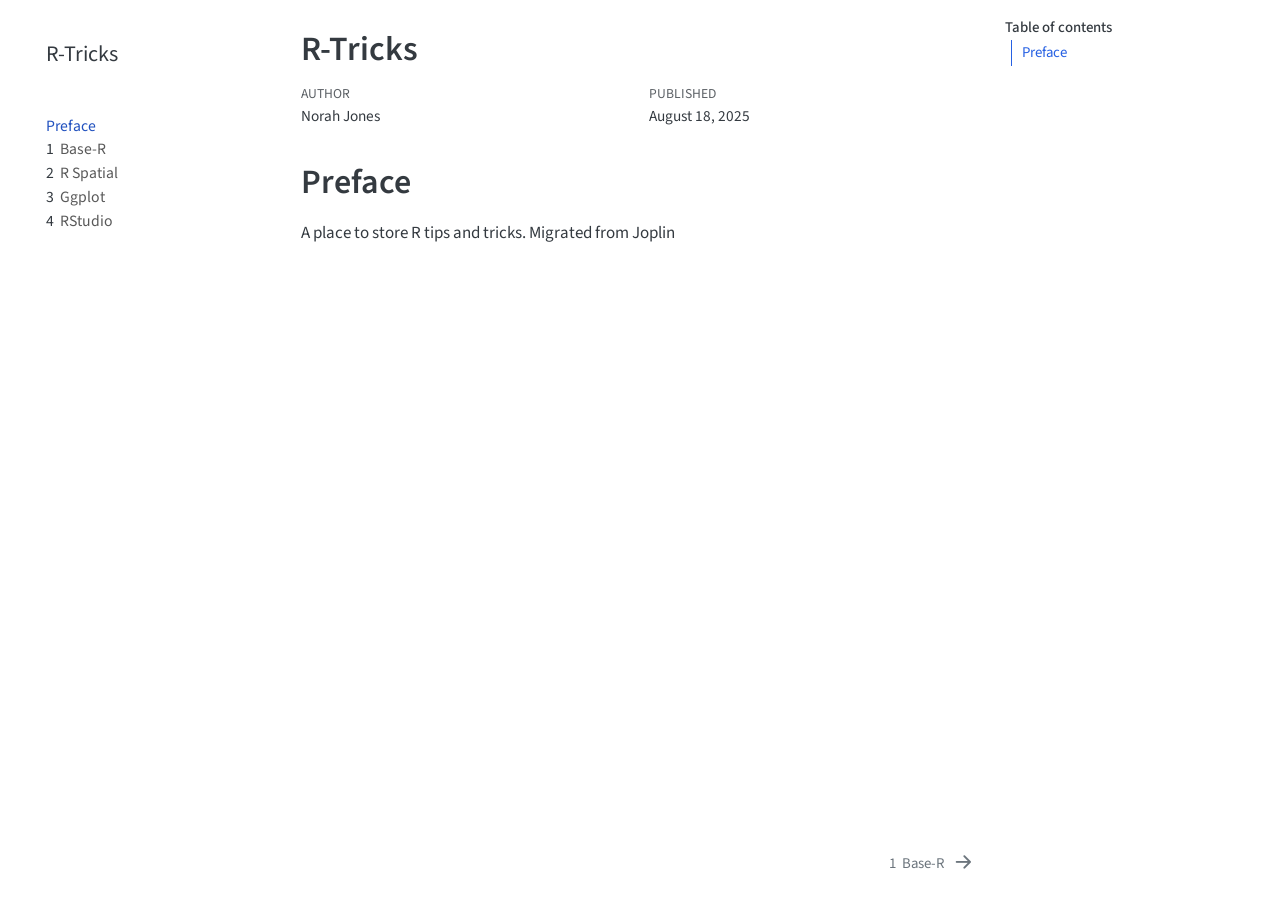
==== index.html @ 5c8f9f9a "Built site for gh-pages" ====
<!DOCTYPE html>
<html xmlns="http://www.w3.org/1999/xhtml" lang="en" xml:lang="en"><head>

<meta charset="utf-8">
<meta name="generator" content="quarto-1.8.19">

<meta name="viewport" content="width=device-width, initial-scale=1.0, user-scalable=yes">

<meta name="author" content="Norah Jones">
<meta name="dcterms.date" content="2025-08-18">

<title>R-Tricks</title>
<style>
code{white-space: pre-wrap;}
span.smallcaps{font-variant: small-caps;}
div.columns{display: flex; gap: min(4vw, 1.5em);}
div.column{flex: auto; overflow-x: auto;}
div.hanging-indent{margin-left: 1.5em; text-indent: -1.5em;}
ul.task-list{list-style: none;}
ul.task-list li input[type="checkbox"] {
  width: 0.8em;
  margin: 0 0.8em 0.2em -1em; /* quarto-specific, see https://github.com/quarto-dev/quarto-cli/issues/4556 */ 
  vertical-align: middle;
}
</style>


<script src="site_libs/quarto-nav/quarto-nav.js"></script>
<script src="site_libs/quarto-nav/headroom.min.js"></script>
<script src="site_libs/clipboard/clipboard.min.js"></script>
<script src="site_libs/quarto-search/autocomplete.umd.js"></script>
<script src="site_libs/quarto-search/fuse.min.js"></script>
<script src="site_libs/quarto-search/quarto-search.js"></script>
<meta name="quarto:offset" content="./">
<link href="./base-R.html" rel="next">
<script src="site_libs/quarto-html/quarto.js" type="module"></script>
<script src="site_libs/quarto-html/tabsets/tabsets.js" type="module"></script>
<script src="site_libs/quarto-html/axe/axe-check.js" type="module"></script>
<script src="site_libs/quarto-html/popper.min.js"></script>
<script src="site_libs/quarto-html/tippy.umd.min.js"></script>
<script src="site_libs/quarto-html/anchor.min.js"></script>
<link href="site_libs/quarto-html/tippy.css" rel="stylesheet">
<link href="site_libs/quarto-html/quarto-syntax-highlighting-46eeb4c476de49ef7df495821a6125d9.css" rel="stylesheet" id="quarto-text-highlighting-styles">
<script src="site_libs/bootstrap/bootstrap.min.js"></script>
<link href="site_libs/bootstrap/bootstrap-icons.css" rel="stylesheet">
<link href="site_libs/bootstrap/bootstrap-d9c77dfe7a0221f9a51a4f8aebee4486.min.css" rel="stylesheet" append-hash="true" id="quarto-bootstrap" data-mode="light">
<script id="quarto-search-options" type="application/json">{
  "location": "sidebar",
  "copy-button": false,
  "collapse-after": 3,
  "panel-placement": "start",
  "type": "textbox",
  "limit": 50,
  "keyboard-shortcut": [
    "f",
    "/",
    "s"
  ],
  "show-item-context": false,
  "language": {
    "search-no-results-text": "No results",
    "search-matching-documents-text": "matching documents",
    "search-copy-link-title": "Copy link to search",
    "search-hide-matches-text": "Hide additional matches",
    "search-more-match-text": "more match in this document",
    "search-more-matches-text": "more matches in this document",
    "search-clear-button-title": "Clear",
    "search-text-placeholder": "",
    "search-detached-cancel-button-title": "Cancel",
    "search-submit-button-title": "Submit",
    "search-label": "Search"
  }
}</script>


</head>

<body class="nav-sidebar floating quarto-light">

<div id="quarto-search-results"></div>
  <header id="quarto-header" class="headroom fixed-top">
  <nav class="quarto-secondary-nav">
    <div class="container-fluid d-flex">
      <button type="button" class="quarto-btn-toggle btn" data-bs-toggle="collapse" role="button" data-bs-target=".quarto-sidebar-collapse-item" aria-controls="quarto-sidebar" aria-expanded="false" aria-label="Toggle sidebar navigation" onclick="if (window.quartoToggleHeadroom) { window.quartoToggleHeadroom(); }">
        <i class="bi bi-layout-text-sidebar-reverse"></i>
      </button>
        <nav class="quarto-page-breadcrumbs" aria-label="breadcrumb"><ol class="breadcrumb"><li class="breadcrumb-item"><a href="./index.html">Preface</a></li></ol></nav>
        <a class="flex-grow-1" role="navigation" data-bs-toggle="collapse" data-bs-target=".quarto-sidebar-collapse-item" aria-controls="quarto-sidebar" aria-expanded="false" aria-label="Toggle sidebar navigation" onclick="if (window.quartoToggleHeadroom) { window.quartoToggleHeadroom(); }">      
        </a>
      <button type="button" class="btn quarto-search-button" aria-label="Search" onclick="window.quartoOpenSearch();">
        <i class="bi bi-search"></i>
      </button>
    </div>
  </nav>
</header>
<!-- content -->
<div id="quarto-content" class="quarto-container page-columns page-rows-contents page-layout-article">
<!-- sidebar -->
  <nav id="quarto-sidebar" class="sidebar collapse collapse-horizontal quarto-sidebar-collapse-item sidebar-navigation floating overflow-auto">
    <div class="pt-lg-2 mt-2 text-left sidebar-header sidebar-header-stacked">
      <a href="./index.html" class="sidebar-logo-link">
      </a>
    <div class="sidebar-title mb-0 py-0">
      <a href="./">R-Tricks</a> 
    </div>
      </div>
        <div class="mt-2 flex-shrink-0 align-items-center">
        <div class="sidebar-search">
        <div id="quarto-search" class="" title="Search"></div>
        </div>
        </div>
    <div class="sidebar-menu-container"> 
    <ul class="list-unstyled mt-1">
        <li class="sidebar-item">
  <div class="sidebar-item-container"> 
  <a href="./index.html" class="sidebar-item-text sidebar-link active">
 <span class="menu-text">Preface</span></a>
  </div>
</li>
        <li class="sidebar-item">
  <div class="sidebar-item-container"> 
  <a href="./base-R.html" class="sidebar-item-text sidebar-link">
 <span class="menu-text"><span class="chapter-number">1</span>&nbsp; <span class="chapter-title">Base-R</span></span></a>
  </div>
</li>
        <li class="sidebar-item">
  <div class="sidebar-item-container"> 
  <a href="./r-spatial.html" class="sidebar-item-text sidebar-link">
 <span class="menu-text"><span class="chapter-number">2</span>&nbsp; <span class="chapter-title">R Spatial</span></span></a>
  </div>
</li>
        <li class="sidebar-item">
  <div class="sidebar-item-container"> 
  <a href="./ggplot.html" class="sidebar-item-text sidebar-link">
 <span class="menu-text"><span class="chapter-number">3</span>&nbsp; <span class="chapter-title">Ggplot</span></span></a>
  </div>
</li>
        <li class="sidebar-item">
  <div class="sidebar-item-container"> 
  <a href="./rstudio.html" class="sidebar-item-text sidebar-link">
 <span class="menu-text"><span class="chapter-number">4</span>&nbsp; <span class="chapter-title">RStudio</span></span></a>
  </div>
</li>
    </ul>
    </div>
</nav>
<div id="quarto-sidebar-glass" class="quarto-sidebar-collapse-item" data-bs-toggle="collapse" data-bs-target=".quarto-sidebar-collapse-item"></div>
<!-- margin-sidebar -->
    <div id="quarto-margin-sidebar" class="sidebar margin-sidebar">
        <nav id="TOC" role="doc-toc" class="toc-active">
    <h2 id="toc-title">Table of contents</h2>
   
  <ul>
  <li><a href="#preface" id="toc-preface" class="nav-link active" data-scroll-target="#preface">Preface</a></li>
  </ul>
</nav>
    </div>
<!-- main -->
<main class="content" id="quarto-document-content">

<header id="title-block-header" class="quarto-title-block default">
<div class="quarto-title">
<h1 class="title">R-Tricks</h1>
</div>



<div class="quarto-title-meta">

    <div>
    <div class="quarto-title-meta-heading">Author</div>
    <div class="quarto-title-meta-contents">
             <p>Norah Jones </p>
          </div>
  </div>
    
    <div>
    <div class="quarto-title-meta-heading">Published</div>
    <div class="quarto-title-meta-contents">
      <p class="date">August 18, 2025</p>
    </div>
  </div>
  
    
  </div>
  


</header>


<section id="preface" class="level1 unnumbered">
<h1 class="unnumbered">Preface</h1>
<p>A place to store R tips and tricks. Migrated from Joplin</p>


</section>

</main> <!-- /main -->
<script id="quarto-html-after-body" type="application/javascript">
  window.document.addEventListener("DOMContentLoaded", function (event) {
    const icon = "";
    const anchorJS = new window.AnchorJS();
    anchorJS.options = {
      placement: 'right',
      icon: icon
    };
    anchorJS.add('.anchored');
    const isCodeAnnotation = (el) => {
      for (const clz of el.classList) {
        if (clz.startsWith('code-annotation-')) {                     
          return true;
        }
      }
      return false;
    }
    const onCopySuccess = function(e) {
      // button target
      const button = e.trigger;
      // don't keep focus
      button.blur();
      // flash "checked"
      button.classList.add('code-copy-button-checked');
      var currentTitle = button.getAttribute("title");
      button.setAttribute("title", "Copied!");
      let tooltip;
      if (window.bootstrap) {
        button.setAttribute("data-bs-toggle", "tooltip");
        button.setAttribute("data-bs-placement", "left");
        button.setAttribute("data-bs-title", "Copied!");
        tooltip = new bootstrap.Tooltip(button, 
          { trigger: "manual", 
            customClass: "code-copy-button-tooltip",
            offset: [0, -8]});
        tooltip.show();    
      }
      setTimeout(function() {
        if (tooltip) {
          tooltip.hide();
          button.removeAttribute("data-bs-title");
          button.removeAttribute("data-bs-toggle");
          button.removeAttribute("data-bs-placement");
        }
        button.setAttribute("title", currentTitle);
        button.classList.remove('code-copy-button-checked');
      }, 1000);
      // clear code selection
      e.clearSelection();
    }
    const getTextToCopy = function(trigger) {
        const codeEl = trigger.previousElementSibling.cloneNode(true);
        for (const childEl of codeEl.children) {
          if (isCodeAnnotation(childEl)) {
            childEl.remove();
          }
        }
        return codeEl.innerText;
    }
    const clipboard = new window.ClipboardJS('.code-copy-button:not([data-in-quarto-modal])', {
      text: getTextToCopy
    });
    clipboard.on('success', onCopySuccess);
    if (window.document.getElementById('quarto-embedded-source-code-modal')) {
      const clipboardModal = new window.ClipboardJS('.code-copy-button[data-in-quarto-modal]', {
        text: getTextToCopy,
        container: window.document.getElementById('quarto-embedded-source-code-modal')
      });
      clipboardModal.on('success', onCopySuccess);
    }
      var localhostRegex = new RegExp(/^(?:http|https):\/\/localhost\:?[0-9]*\//);
      var mailtoRegex = new RegExp(/^mailto:/);
        var filterRegex = new RegExp('/' + window.location.host + '/');
      var isInternal = (href) => {
          return filterRegex.test(href) || localhostRegex.test(href) || mailtoRegex.test(href);
      }
      // Inspect non-navigation links and adorn them if external
     var links = window.document.querySelectorAll('a[href]:not(.nav-link):not(.navbar-brand):not(.toc-action):not(.sidebar-link):not(.sidebar-item-toggle):not(.pagination-link):not(.no-external):not([aria-hidden]):not(.dropdown-item):not(.quarto-navigation-tool):not(.about-link)');
      for (var i=0; i<links.length; i++) {
        const link = links[i];
        if (!isInternal(link.href)) {
          // undo the damage that might have been done by quarto-nav.js in the case of
          // links that we want to consider external
          if (link.dataset.originalHref !== undefined) {
            link.href = link.dataset.originalHref;
          }
        }
      }
    function tippyHover(el, contentFn, onTriggerFn, onUntriggerFn) {
      const config = {
        allowHTML: true,
        maxWidth: 500,
        delay: 100,
        arrow: false,
        appendTo: function(el) {
            return el.parentElement;
        },
        interactive: true,
        interactiveBorder: 10,
        theme: 'quarto',
        placement: 'bottom-start',
      };
      if (contentFn) {
        config.content = contentFn;
      }
      if (onTriggerFn) {
        config.onTrigger = onTriggerFn;
      }
      if (onUntriggerFn) {
        config.onUntrigger = onUntriggerFn;
      }
      window.tippy(el, config); 
    }
    const noterefs = window.document.querySelectorAll('a[role="doc-noteref"]');
    for (var i=0; i<noterefs.length; i++) {
      const ref = noterefs[i];
      tippyHover(ref, function() {
        // use id or data attribute instead here
        let href = ref.getAttribute('data-footnote-href') || ref.getAttribute('href');
        try { href = new URL(href).hash; } catch {}
        const id = href.replace(/^#\/?/, "");
        const note = window.document.getElementById(id);
        if (note) {
          return note.innerHTML;
        } else {
          return "";
        }
      });
    }
    const xrefs = window.document.querySelectorAll('a.quarto-xref');
    const processXRef = (id, note) => {
      // Strip column container classes
      const stripColumnClz = (el) => {
        el.classList.remove("page-full", "page-columns");
        if (el.children) {
          for (const child of el.children) {
            stripColumnClz(child);
          }
        }
      }
      stripColumnClz(note)
      if (id === null || id.startsWith('sec-')) {
        // Special case sections, only their first couple elements
        const container = document.createElement("div");
        if (note.children && note.children.length > 2) {
          container.appendChild(note.children[0].cloneNode(true));
          for (let i = 1; i < note.children.length; i++) {
            const child = note.children[i];
            if (child.tagName === "P" && child.innerText === "") {
              continue;
            } else {
              container.appendChild(child.cloneNode(true));
              break;
            }
          }
          if (window.Quarto?.typesetMath) {
            window.Quarto.typesetMath(container);
          }
          return container.innerHTML
        } else {
          if (window.Quarto?.typesetMath) {
            window.Quarto.typesetMath(note);
          }
          return note.innerHTML;
        }
      } else {
        // Remove any anchor links if they are present
        const anchorLink = note.querySelector('a.anchorjs-link');
        if (anchorLink) {
          anchorLink.remove();
        }
        if (window.Quarto?.typesetMath) {
          window.Quarto.typesetMath(note);
        }
        if (note.classList.contains("callout")) {
          return note.outerHTML;
        } else {
          return note.innerHTML;
        }
      }
    }
    for (var i=0; i<xrefs.length; i++) {
      const xref = xrefs[i];
      tippyHover(xref, undefined, function(instance) {
        instance.disable();
        let url = xref.getAttribute('href');
        let hash = undefined; 
        if (url.startsWith('#')) {
          hash = url;
        } else {
          try { hash = new URL(url).hash; } catch {}
        }
        if (hash) {
          const id = hash.replace(/^#\/?/, "");
          const note = window.document.getElementById(id);
          if (note !== null) {
            try {
              const html = processXRef(id, note.cloneNode(true));
              instance.setContent(html);
            } finally {
              instance.enable();
              instance.show();
            }
          } else {
            // See if we can fetch this
            fetch(url.split('#')[0])
            .then(res => res.text())
            .then(html => {
              const parser = new DOMParser();
              const htmlDoc = parser.parseFromString(html, "text/html");
              const note = htmlDoc.getElementById(id);
              if (note !== null) {
                const html = processXRef(id, note);
                instance.setContent(html);
              } 
            }).finally(() => {
              instance.enable();
              instance.show();
            });
          }
        } else {
          // See if we can fetch a full url (with no hash to target)
          // This is a special case and we should probably do some content thinning / targeting
          fetch(url)
          .then(res => res.text())
          .then(html => {
            const parser = new DOMParser();
            const htmlDoc = parser.parseFromString(html, "text/html");
            const note = htmlDoc.querySelector('main.content');
            if (note !== null) {
              // This should only happen for chapter cross references
              // (since there is no id in the URL)
              // remove the first header
              if (note.children.length > 0 && note.children[0].tagName === "HEADER") {
                note.children[0].remove();
              }
              const html = processXRef(null, note);
              instance.setContent(html);
            } 
          }).finally(() => {
            instance.enable();
            instance.show();
          });
        }
      }, function(instance) {
      });
    }
        let selectedAnnoteEl;
        const selectorForAnnotation = ( cell, annotation) => {
          let cellAttr = 'data-code-cell="' + cell + '"';
          let lineAttr = 'data-code-annotation="' +  annotation + '"';
          const selector = 'span[' + cellAttr + '][' + lineAttr + ']';
          return selector;
        }
        const selectCodeLines = (annoteEl) => {
          const doc = window.document;
          const targetCell = annoteEl.getAttribute("data-target-cell");
          const targetAnnotation = annoteEl.getAttribute("data-target-annotation");
          const annoteSpan = window.document.querySelector(selectorForAnnotation(targetCell, targetAnnotation));
          const lines = annoteSpan.getAttribute("data-code-lines").split(",");
          const lineIds = lines.map((line) => {
            return targetCell + "-" + line;
          })
          let top = null;
          let height = null;
          let parent = null;
          if (lineIds.length > 0) {
              //compute the position of the single el (top and bottom and make a div)
              const el = window.document.getElementById(lineIds[0]);
              top = el.offsetTop;
              height = el.offsetHeight;
              parent = el.parentElement.parentElement;
            if (lineIds.length > 1) {
              const lastEl = window.document.getElementById(lineIds[lineIds.length - 1]);
              const bottom = lastEl.offsetTop + lastEl.offsetHeight;
              height = bottom - top;
            }
            if (top !== null && height !== null && parent !== null) {
              // cook up a div (if necessary) and position it 
              let div = window.document.getElementById("code-annotation-line-highlight");
              if (div === null) {
                div = window.document.createElement("div");
                div.setAttribute("id", "code-annotation-line-highlight");
                div.style.position = 'absolute';
                parent.appendChild(div);
              }
              div.style.top = top - 2 + "px";
              div.style.height = height + 4 + "px";
              div.style.left = 0;
              let gutterDiv = window.document.getElementById("code-annotation-line-highlight-gutter");
              if (gutterDiv === null) {
                gutterDiv = window.document.createElement("div");
                gutterDiv.setAttribute("id", "code-annotation-line-highlight-gutter");
                gutterDiv.style.position = 'absolute';
                const codeCell = window.document.getElementById(targetCell);
                const gutter = codeCell.querySelector('.code-annotation-gutter');
                gutter.appendChild(gutterDiv);
              }
              gutterDiv.style.top = top - 2 + "px";
              gutterDiv.style.height = height + 4 + "px";
            }
            selectedAnnoteEl = annoteEl;
          }
        };
        const unselectCodeLines = () => {
          const elementsIds = ["code-annotation-line-highlight", "code-annotation-line-highlight-gutter"];
          elementsIds.forEach((elId) => {
            const div = window.document.getElementById(elId);
            if (div) {
              div.remove();
            }
          });
          selectedAnnoteEl = undefined;
        };
          // Handle positioning of the toggle
      window.addEventListener(
        "resize",
        throttle(() => {
          elRect = undefined;
          if (selectedAnnoteEl) {
            selectCodeLines(selectedAnnoteEl);
          }
        }, 10)
      );
      function throttle(fn, ms) {
      let throttle = false;
      let timer;
        return (...args) => {
          if(!throttle) { // first call gets through
              fn.apply(this, args);
              throttle = true;
          } else { // all the others get throttled
              if(timer) clearTimeout(timer); // cancel #2
              timer = setTimeout(() => {
                fn.apply(this, args);
                timer = throttle = false;
              }, ms);
          }
        };
      }
        // Attach click handler to the DT
        const annoteDls = window.document.querySelectorAll('dt[data-target-cell]');
        for (const annoteDlNode of annoteDls) {
          annoteDlNode.addEventListener('click', (event) => {
            const clickedEl = event.target;
            if (clickedEl !== selectedAnnoteEl) {
              unselectCodeLines();
              const activeEl = window.document.querySelector('dt[data-target-cell].code-annotation-active');
              if (activeEl) {
                activeEl.classList.remove('code-annotation-active');
              }
              selectCodeLines(clickedEl);
              clickedEl.classList.add('code-annotation-active');
            } else {
              // Unselect the line
              unselectCodeLines();
              clickedEl.classList.remove('code-annotation-active');
            }
          });
        }
    const findCites = (el) => {
      const parentEl = el.parentElement;
      if (parentEl) {
        const cites = parentEl.dataset.cites;
        if (cites) {
          return {
            el,
            cites: cites.split(' ')
          };
        } else {
          return findCites(el.parentElement)
        }
      } else {
        return undefined;
      }
    };
    var bibliorefs = window.document.querySelectorAll('a[role="doc-biblioref"]');
    for (var i=0; i<bibliorefs.length; i++) {
      const ref = bibliorefs[i];
      const citeInfo = findCites(ref);
      if (citeInfo) {
        tippyHover(citeInfo.el, function() {
          var popup = window.document.createElement('div');
          citeInfo.cites.forEach(function(cite) {
            var citeDiv = window.document.createElement('div');
            citeDiv.classList.add('hanging-indent');
            citeDiv.classList.add('csl-entry');
            var biblioDiv = window.document.getElementById('ref-' + cite);
            if (biblioDiv) {
              citeDiv.innerHTML = biblioDiv.innerHTML;
            }
            popup.appendChild(citeDiv);
          });
          return popup.innerHTML;
        });
      }
    }
  });
  </script>
<nav class="page-navigation">
  <div class="nav-page nav-page-previous">
  </div>
  <div class="nav-page nav-page-next">
      <a href="./base-R.html" class="pagination-link" aria-label="Base-R">
        <span class="nav-page-text"><span class="chapter-number">1</span>&nbsp; <span class="chapter-title">Base-R</span></span> <i class="bi bi-arrow-right-short"></i>
      </a>
  </div>
</nav>
</div> <!-- /content -->




</body></html>
---- site_libs/quarto-html/tippy.css ----
.tippy-box[data-animation=fade][data-state=hidden]{opacity:0}[data-tippy-root]{max-width:calc(100vw - 10px)}.tippy-box{position:relative;background-color:#333;color:#fff;border-radius:4px;font-size:14px;line-height:1.4;white-space:normal;outline:0;transition-property:transform,visibility,opacity}.tippy-box[data-placement^=top]>.tippy-arrow{bottom:0}.tippy-box[data-placement^=top]>.tippy-arrow:before{bottom:-7px;left:0;border-width:8px 8px 0;border-top-color:initial;transform-origin:center top}.tippy-box[data-placement^=bottom]>.tippy-arrow{top:0}.tippy-box[data-placement^=bottom]>.tippy-arrow:before{top:-7px;left:0;border-width:0 8px 8px;border-bottom-color:initial;transform-origin:center bottom}.tippy-box[data-placement^=left]>.tippy-arrow{right:0}.tippy-box[data-placement^=left]>.tippy-arrow:before{border-width:8px 0 8px 8px;border-left-color:initial;right:-7px;transform-origin:center left}.tippy-box[data-placement^=right]>.tippy-arrow{left:0}.tippy-box[data-placement^=right]>.tippy-arrow:before{left:-7px;border-width:8px 8px 8px 0;border-right-color:initial;transform-origin:center right}.tippy-box[data-inertia][data-state=visible]{transition-timing-function:cubic-bezier(.54,1.5,.38,1.11)}.tippy-arrow{width:16px;height:16px;color:#333}.tippy-arrow:before{content:"";position:absolute;border-color:transparent;border-style:solid}.tippy-content{position:relative;padding:5px 9px;z-index:1}
---- site_libs/quarto-html/quarto-syntax-highlighting-46eeb4c476de49ef7df495821a6125d9.css ----
/* quarto syntax highlight colors */
:root {
  --quarto-hl-ot-color: #003B4F;
  --quarto-hl-at-color: #657422;
  --quarto-hl-ss-color: #20794D;
  --quarto-hl-an-color: #5E5E5E;
  --quarto-hl-fu-color: #4758AB;
  --quarto-hl-st-color: #20794D;
  --quarto-hl-cf-color: #003B4F;
  --quarto-hl-op-color: #5E5E5E;
  --quarto-hl-er-color: #AD0000;
  --quarto-hl-bn-color: #AD0000;
  --quarto-hl-al-color: #AD0000;
  --quarto-hl-va-color: #111111;
  --quarto-hl-bu-color: inherit;
  --quarto-hl-ex-color: inherit;
  --quarto-hl-pp-color: #AD0000;
  --quarto-hl-in-color: #5E5E5E;
  --quarto-hl-vs-color: #20794D;
  --quarto-hl-wa-color: #5E5E5E;
  --quarto-hl-do-color: #5E5E5E;
  --quarto-hl-im-color: #00769E;
  --quarto-hl-ch-color: #20794D;
  --quarto-hl-dt-color: #AD0000;
  --quarto-hl-fl-color: #AD0000;
  --quarto-hl-co-color: #5E5E5E;
  --quarto-hl-cv-color: #5E5E5E;
  --quarto-hl-cn-color: #8f5902;
  --quarto-hl-sc-color: #5E5E5E;
  --quarto-hl-dv-color: #AD0000;
  --quarto-hl-kw-color: #003B4F;
}

/* other quarto variables */
:root {
  --quarto-font-monospace: SFMono-Regular, Menlo, Monaco, Consolas, "Liberation Mono", "Courier New", monospace;
}

/* syntax highlight based on Pandoc's rules */
pre > code.sourceCode > span {
  color: #003B4F;
}

code.sourceCode > span {
  color: #003B4F;
}

div.sourceCode,
div.sourceCode pre.sourceCode {
  color: #003B4F;
}

/* Normal */
code span {
  color: #003B4F;
}

/* Alert */
code span.al {
  color: #AD0000;
  font-style: inherit;
}

/* Annotation */
code span.an {
  color: #5E5E5E;
  font-style: inherit;
}

/* Attribute */
code span.at {
  color: #657422;
  font-style: inherit;
}

/* BaseN */
code span.bn {
  color: #AD0000;
  font-style: inherit;
}

/* BuiltIn */
code span.bu {
  font-style: inherit;
}

/* ControlFlow */
code span.cf {
  color: #003B4F;
  font-weight: bold;
  font-style: inherit;
}

/* Char */
code span.ch {
  color: #20794D;
  font-style: inherit;
}

/* Constant */
code span.cn {
  color: #8f5902;
  font-style: inherit;
}

/* Comment */
code span.co {
  color: #5E5E5E;
  font-style: inherit;
}

/* CommentVar */
code span.cv {
  color: #5E5E5E;
  font-style: italic;
}

/* Documentation */
code span.do {
  color: #5E5E5E;
  font-style: italic;
}

/* DataType */
code span.dt {
  color: #AD0000;
  font-style: inherit;
}

/* DecVal */
code span.dv {
  color: #AD0000;
  font-style: inherit;
}

/* Error */
code span.er {
  color: #AD0000;
  font-style: inherit;
}

/* Extension */
code span.ex {
  font-style: inherit;
}

/* Float */
code span.fl {
  color: #AD0000;
  font-style: inherit;
}

/* Function */
code span.fu {
  color: #4758AB;
  font-style: inherit;
}

/* Import */
code span.im {
  color: #00769E;
  font-style: inherit;
}

/* Information */
code span.in {
  color: #5E5E5E;
  font-style: inherit;
}

/* Keyword */
code span.kw {
  color: #003B4F;
  font-weight: bold;
  font-style: inherit;
}

/* Operator */
code span.op {
  color: #5E5E5E;
  font-style: inherit;
}

/* Other */
code span.ot {
  color: #003B4F;
  font-style: inherit;
}

/* Preprocessor */
code span.pp {
  color: #AD0000;
  font-style: inherit;
}

/* SpecialChar */
code span.sc {
  color: #5E5E5E;
  font-style: inherit;
}

/* SpecialString */
code span.ss {
  color: #20794D;
  font-style: inherit;
}

/* String */
code span.st {
  color: #20794D;
  font-style: inherit;
}

/* Variable */
code span.va {
  color: #111111;
  font-style: inherit;
}

/* VerbatimString */
code span.vs {
  color: #20794D;
  font-style: inherit;
}

/* Warning */
code span.wa {
  color: #5E5E5E;
  font-style: italic;
}

.prevent-inlining {
  content: "</";
}

/*# sourceMappingURL=2c4ccaf541d956e5568ee3aa120e1d18.css.map */
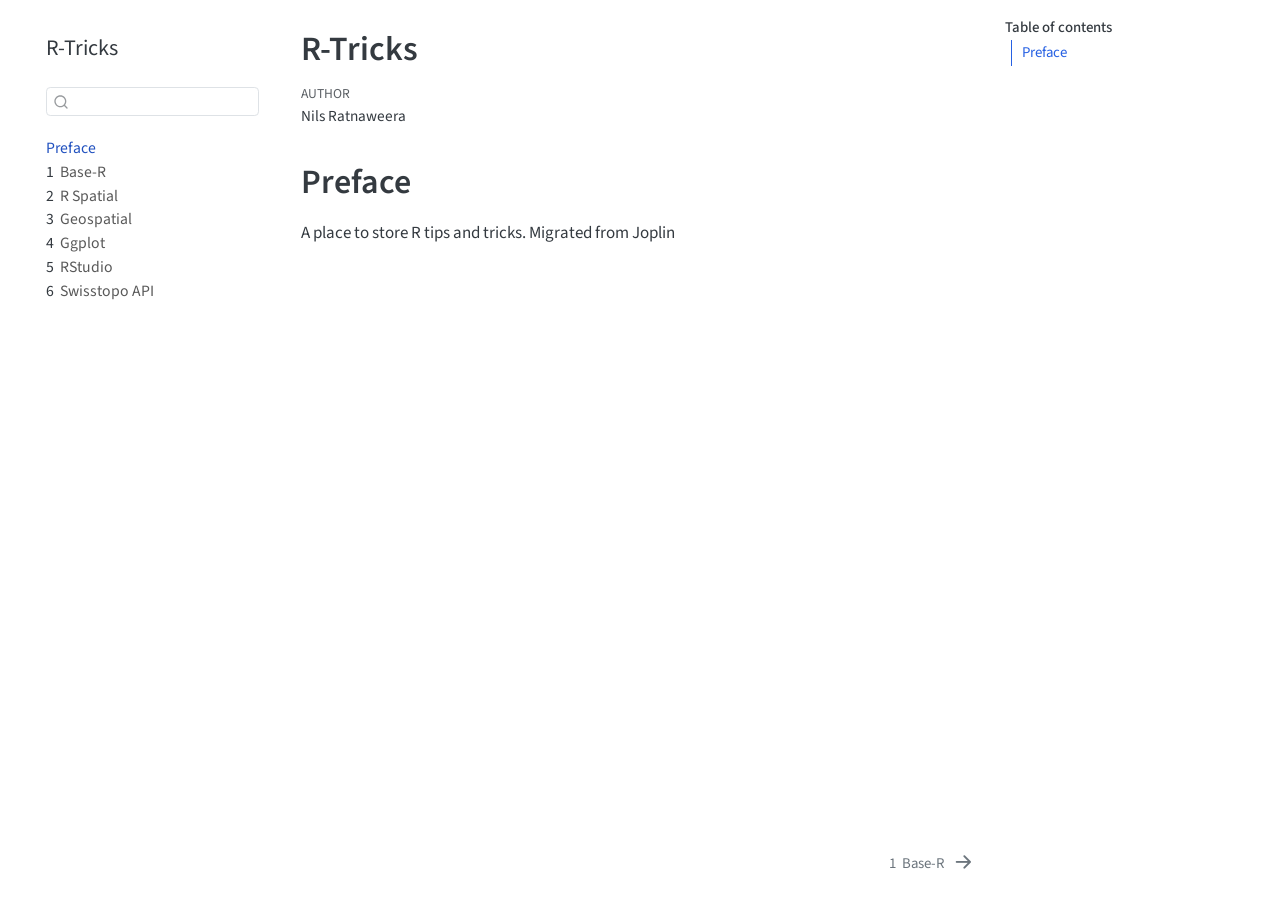
==== commit 2375c623: "Built site for gh-pages" ====
--- a/index.html
+++ b/index.html
@@ -2,12 +2,11 @@
 <html xmlns="http://www.w3.org/1999/xhtml" lang="en" xml:lang="en"><head>
 
 <meta charset="utf-8">
-<meta name="generator" content="quarto-1.8.19">
+<meta name="generator" content="quarto-1.9.11">
 
 <meta name="viewport" content="width=device-width, initial-scale=1.0, user-scalable=yes">
 
-<meta name="author" content="Norah Jones">
-<meta name="dcterms.date" content="2025-08-18">
+<meta name="author" content="Nils Ratnaweera">
 
 <title>R-Tricks</title>
 <style>
@@ -40,10 +39,10 @@
 <script src="site_libs/quarto-html/tippy.umd.min.js"></script>
 <script src="site_libs/quarto-html/anchor.min.js"></script>
 <link href="site_libs/quarto-html/tippy.css" rel="stylesheet">
-<link href="site_libs/quarto-html/quarto-syntax-highlighting-46eeb4c476de49ef7df495821a6125d9.css" rel="stylesheet" id="quarto-text-highlighting-styles">
+<link href="site_libs/quarto-html/quarto-syntax-highlighting-a5dfee7ccc7f20503a6465e15a2cff9c.css" rel="stylesheet" id="quarto-text-highlighting-styles">
 <script src="site_libs/bootstrap/bootstrap.min.js"></script>
 <link href="site_libs/bootstrap/bootstrap-icons.css" rel="stylesheet">
-<link href="site_libs/bootstrap/bootstrap-d9c77dfe7a0221f9a51a4f8aebee4486.min.css" rel="stylesheet" append-hash="true" id="quarto-bootstrap" data-mode="light">
+<link href="site_libs/bootstrap/bootstrap-1b94657bcec7f050019a58791b04895b.min.css" rel="stylesheet" append-hash="true" id="quarto-bootstrap" data-mode="light">
 <script id="quarto-search-options" type="application/json">{
   "location": "sidebar",
   "copy-button": false,
@@ -97,9 +96,7 @@
 <div id="quarto-content" class="quarto-container page-columns page-rows-contents page-layout-article">
 <!-- sidebar -->
   <nav id="quarto-sidebar" class="sidebar collapse collapse-horizontal quarto-sidebar-collapse-item sidebar-navigation floating overflow-auto">
-    <div class="pt-lg-2 mt-2 text-left sidebar-header sidebar-header-stacked">
-      <a href="./index.html" class="sidebar-logo-link">
-      </a>
+    <div class="pt-lg-2 mt-2 text-left sidebar-header">
     <div class="sidebar-title mb-0 py-0">
       <a href="./">R-Tricks</a> 
     </div>
@@ -131,14 +128,26 @@
 </li>
         <li class="sidebar-item">
   <div class="sidebar-item-container"> 
+  <a href="./geospatial.html" class="sidebar-item-text sidebar-link">
+ <span class="menu-text"><span class="chapter-number">3</span>&nbsp; <span class="chapter-title">Geospatial</span></span></a>
+  </div>
+</li>
+        <li class="sidebar-item">
+  <div class="sidebar-item-container"> 
   <a href="./ggplot.html" class="sidebar-item-text sidebar-link">
- <span class="menu-text"><span class="chapter-number">3</span>&nbsp; <span class="chapter-title">Ggplot</span></span></a>
+ <span class="menu-text"><span class="chapter-number">4</span>&nbsp; <span class="chapter-title">Ggplot</span></span></a>
   </div>
 </li>
         <li class="sidebar-item">
   <div class="sidebar-item-container"> 
   <a href="./rstudio.html" class="sidebar-item-text sidebar-link">
- <span class="menu-text"><span class="chapter-number">4</span>&nbsp; <span class="chapter-title">RStudio</span></span></a>
+ <span class="menu-text"><span class="chapter-number">5</span>&nbsp; <span class="chapter-title">RStudio</span></span></a>
+  </div>
+</li>
+        <li class="sidebar-item">
+  <div class="sidebar-item-container"> 
+  <a href="./swisstopo-api.html" class="sidebar-item-text sidebar-link">
+ <span class="menu-text"><span class="chapter-number">6</span>&nbsp; <span class="chapter-title">Swisstopo API</span></span></a>
   </div>
 </li>
     </ul>
@@ -170,16 +179,10 @@
     <div>
     <div class="quarto-title-meta-heading">Author</div>
     <div class="quarto-title-meta-contents">
-             <p>Norah Jones </p>
+             <p>Nils Ratnaweera </p>
           </div>
   </div>
     
-    <div>
-    <div class="quarto-title-meta-heading">Published</div>
-    <div class="quarto-title-meta-contents">
-      <p class="date">August 18, 2025</p>
-    </div>
-  </div>
   
     
   </div>
@@ -248,13 +251,14 @@
       e.clearSelection();
     }
     const getTextToCopy = function(trigger) {
-        const codeEl = trigger.previousElementSibling.cloneNode(true);
-        for (const childEl of codeEl.children) {
-          if (isCodeAnnotation(childEl)) {
-            childEl.remove();
-          }
-        }
-        return codeEl.innerText;
+      const outerScaffold = trigger.parentElement.cloneNode(true);
+      const codeEl = outerScaffold.querySelector('code');
+      for (const childEl of codeEl.children) {
+        if (isCodeAnnotation(childEl)) {
+          childEl.remove();
+        }
+      }
+      return codeEl.innerText;
     }
     const clipboard = new window.ClipboardJS('.code-copy-button:not([data-in-quarto-modal])', {
       text: getTextToCopy
--- a/site_libs/quarto-html/quarto-syntax-highlighting-a5dfee7ccc7f20503a6465e15a2cff9c.css
+++ b/site_libs/quarto-html/quarto-syntax-highlighting-a5dfee7ccc7f20503a6465e15a2cff9c.css
@@ -0,0 +1,236 @@
+/* quarto syntax highlight colors */
+:root {
+  --quarto-hl-ot-color: #003B4F;
+  --quarto-hl-at-color: #657422;
+  --quarto-hl-ss-color: #20794D;
+  --quarto-hl-an-color: #5E5E5E;
+  --quarto-hl-fu-color: #4758AB;
+  --quarto-hl-st-color: #20794D;
+  --quarto-hl-cf-color: #003B4F;
+  --quarto-hl-op-color: #5E5E5E;
+  --quarto-hl-er-color: #AD0000;
+  --quarto-hl-bn-color: #AD0000;
+  --quarto-hl-al-color: #AD0000;
+  --quarto-hl-va-color: #111111;
+  --quarto-hl-bu-color: inherit;
+  --quarto-hl-ex-color: inherit;
+  --quarto-hl-pp-color: #AD0000;
+  --quarto-hl-in-color: #5E5E5E;
+  --quarto-hl-vs-color: #20794D;
+  --quarto-hl-wa-color: #5E5E5E;
+  --quarto-hl-do-color: #5E5E5E;
+  --quarto-hl-im-color: #00769E;
+  --quarto-hl-ch-color: #20794D;
+  --quarto-hl-dt-color: #AD0000;
+  --quarto-hl-fl-color: #AD0000;
+  --quarto-hl-co-color: #5E5E5E;
+  --quarto-hl-cv-color: #5E5E5E;
+  --quarto-hl-cn-color: #8f5902;
+  --quarto-hl-sc-color: #5E5E5E;
+  --quarto-hl-dv-color: #AD0000;
+  --quarto-hl-kw-color: #003B4F;
+}
+
+/* other quarto variables */
+:root {
+  --quarto-font-monospace: SFMono-Regular, Menlo, Monaco, Consolas, "Liberation Mono", "Courier New", monospace;
+}
+
+/* syntax highlight based on Pandoc's rules */
+pre > code.sourceCode > span {
+  color: #003B4F;
+}
+
+code.sourceCode > span {
+  color: #003B4F;
+}
+
+div.sourceCode,
+div.sourceCode pre.sourceCode {
+  color: #003B4F;
+}
+
+/* Normal */
+code span {
+  color: #003B4F;
+}
+
+/* Alert */
+code span.al {
+  color: #AD0000;
+  font-style: inherit;
+}
+
+/* Annotation */
+code span.an {
+  color: #5E5E5E;
+  font-style: inherit;
+}
+
+/* Attribute */
+code span.at {
+  color: #657422;
+  font-style: inherit;
+}
+
+/* BaseN */
+code span.bn {
+  color: #AD0000;
+  font-style: inherit;
+}
+
+/* BuiltIn */
+code span.bu {
+  font-style: inherit;
+}
+
+/* ControlFlow */
+code span.cf {
+  color: #003B4F;
+  font-weight: bold;
+  font-style: inherit;
+}
+
+/* Char */
+code span.ch {
+  color: #20794D;
+  font-style: inherit;
+}
+
+/* Constant */
+code span.cn {
+  color: #8f5902;
+  font-style: inherit;
+}
+
+/* Comment */
+code span.co {
+  color: #5E5E5E;
+  font-style: inherit;
+}
+
+/* CommentVar */
+code span.cv {
+  color: #5E5E5E;
+  font-style: italic;
+}
+
+/* Documentation */
+code span.do {
+  color: #5E5E5E;
+  font-style: italic;
+}
+
+/* DataType */
+code span.dt {
+  color: #AD0000;
+  font-style: inherit;
+}
+
+/* DecVal */
+code span.dv {
+  color: #AD0000;
+  font-style: inherit;
+}
+
+/* Error */
+code span.er {
+  color: #AD0000;
+  font-style: inherit;
+}
+
+/* Extension */
+code span.ex {
+  font-style: inherit;
+}
+
+/* Float */
+code span.fl {
+  color: #AD0000;
+  font-style: inherit;
+}
+
+/* Function */
+code span.fu {
+  color: #4758AB;
+  font-style: inherit;
+}
+
+/* Import */
+code span.im {
+  color: #00769E;
+  font-style: inherit;
+}
+
+/* Information */
+code span.in {
+  color: #5E5E5E;
+  font-style: inherit;
+}
+
+/* Keyword */
+code span.kw {
+  color: #003B4F;
+  font-weight: bold;
+  font-style: inherit;
+}
+
+/* Operator */
+code span.op {
+  color: #5E5E5E;
+  font-style: inherit;
+}
+
+/* Other */
+code span.ot {
+  color: #003B4F;
+  font-style: inherit;
+}
+
+/* Preprocessor */
+code span.pp {
+  color: #AD0000;
+  font-style: inherit;
+}
+
+/* SpecialChar */
+code span.sc {
+  color: #5E5E5E;
+  font-style: inherit;
+}
+
+/* SpecialString */
+code span.ss {
+  color: #20794D;
+  font-style: inherit;
+}
+
+/* String */
+code span.st {
+  color: #20794D;
+  font-style: inherit;
+}
+
+/* Variable */
+code span.va {
+  color: #111111;
+  font-style: inherit;
+}
+
+/* VerbatimString */
+code span.vs {
+  color: #20794D;
+  font-style: inherit;
+}
+
+/* Warning */
+code span.wa {
+  color: #5E5E5E;
+  font-style: italic;
+}
+
+.prevent-inlining {
+  content: "</";
+}
+
+/*# sourceMappingURL=528fe36d2c419edfc4ee870e83c885db.css.map */
